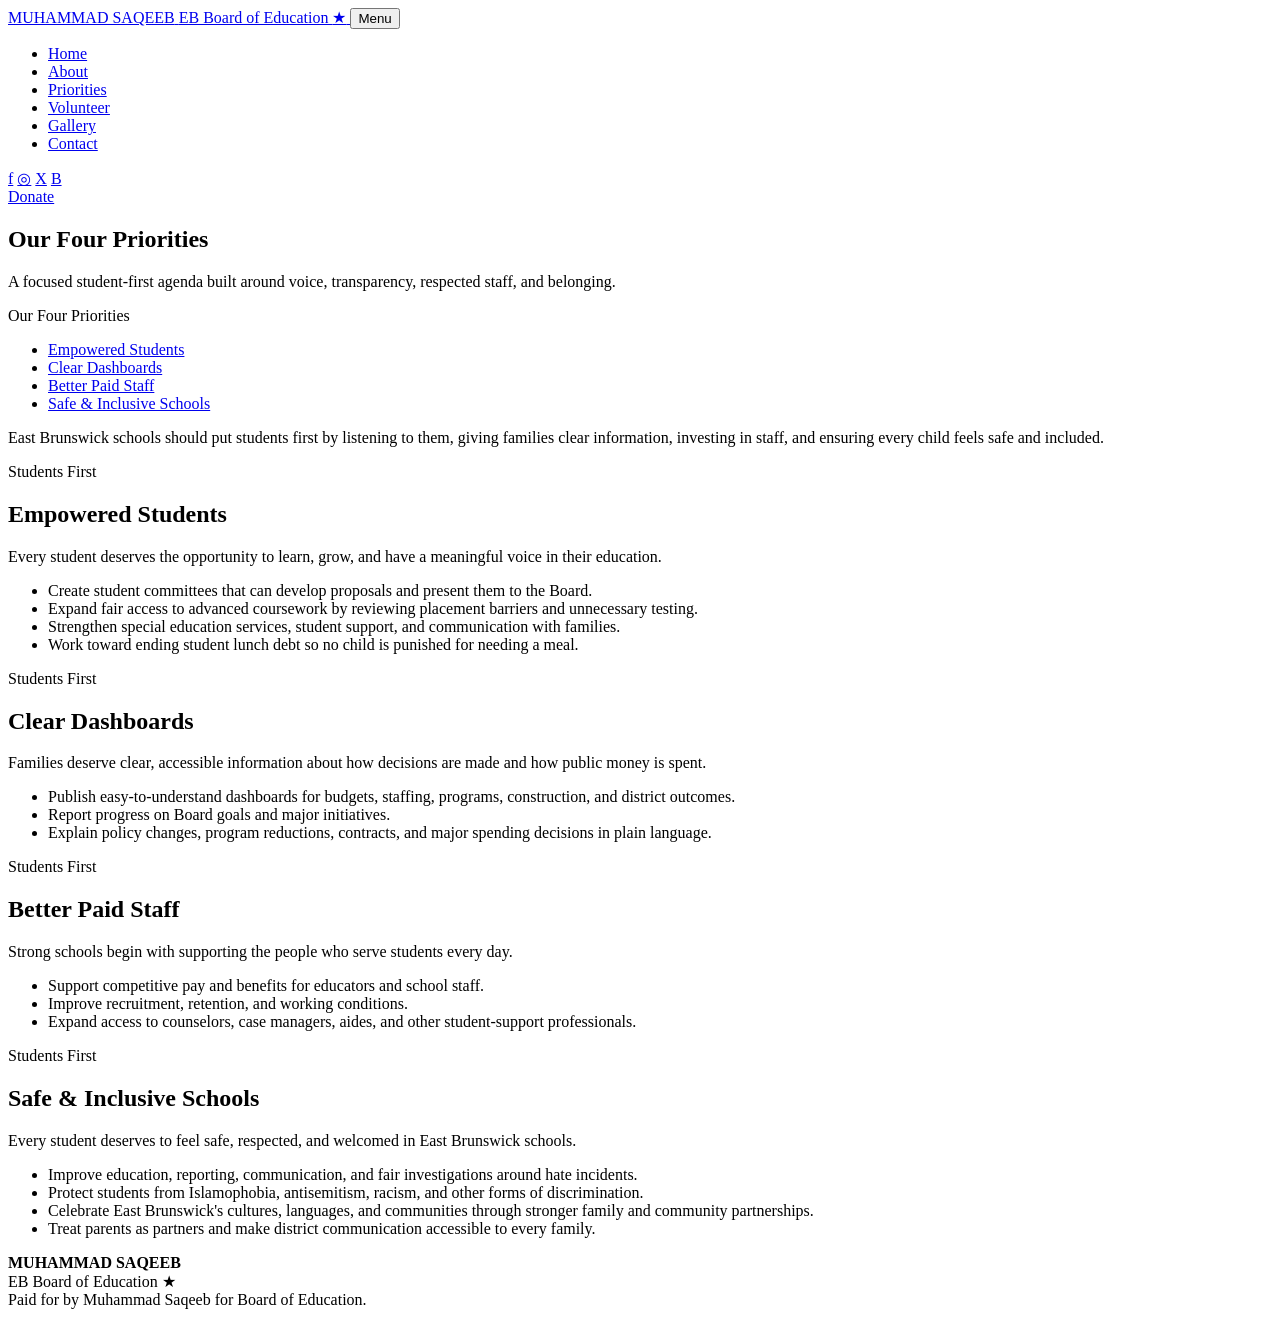
==== priorities.html @ 45121c53 "Add files via upload" ====
<!doctype html>
<html lang="en">
<head>
  <meta charset="utf-8">
  <meta name="viewport" content="width=device-width,initial-scale=1">
  <title>Priorities | Muhammad Saqeeb</title>
  <meta name="description" content="Four student-first priorities for East Brunswick schools: empowered students, clear dashboards, better paid staff, and safe and inclusive schools.">
  <link rel="stylesheet" href="assets/styles.css">
</head>
<body class="priorities-page">
<header class="site-header">
<div class="container header-inner">
  <a class="logo" href="index.html" aria-label="Muhammad Saqeeb campaign homepage">
    <span class="logo-main">MUHAMMAD SAQEEB</span>
    <span class="logo-sub">EB Board of Education <span class="logo-star" aria-hidden="true">★</span></span>
  </a>
  <button class="nav-toggle" aria-expanded="false" aria-label="Open navigation">Menu</button>
  <nav aria-label="Main navigation"><ul><li><a href="index.html">Home</a></li><li><a href="about.html">About</a></li><li><a href="priorities.html" aria-current="page">Priorities</a></li><li><a href="volunteer.html">Volunteer</a></li><li><a href="gallery.html">Gallery</a></li><li><a href="contact.html">Contact</a></li></ul></nav>
  <div class="header-actions">
    <div class="header-socials" aria-label="Campaign social media">
      <a href="#" aria-label="Facebook">f</a>
      <a href="#" aria-label="Instagram">◎</a>
      <a href="#" aria-label="X">X</a>
      <a href="#" aria-label="Bluesky">B</a>
    </div>
    <a class="btn btn-cream header-donate" href="donate.html">Donate</a>
  </div>
</div>
</header>
<main>
  <section class="page-hero">
    <div class="container">
      <h1>Our Four Priorities</h1>
      <p>A focused student-first agenda built around voice, transparency, respected staff, and belonging.</p>
    </div>
  </section>

  <section class="priorities-shell">
    <div class="container priorities-layout">
      <aside class="priority-index" aria-label="Priority navigation">
        <p class="priority-index-label">Our Four Priorities</p><ul><li><a href="#empowered-students">Empowered Students</a></li><li><a href="#clear-dashboards">Clear Dashboards</a></li><li><a href="#better-paid-staff">Better Paid Staff</a></li><li><a href="#safe-inclusive-schools">Safe & Inclusive Schools</a></li></ul>
      </aside>

      <div class="priority-content">
        <p class="priority-intro">East Brunswick schools should put students first by listening to them, giving families clear information, investing in staff, and ensuring every child feels safe and included.</p>
        
<article class="priority-detail priority-pillar" id="empowered-students">
  <p class="eyebrow">Students First</p>
  <div class="priority-anchor-title">
    <div class="check" aria-hidden="true"></div>
    <h2>Empowered Students</h2>
  </div>
  <p>Every student deserves the opportunity to learn, grow, and have a meaningful voice in their education.</p>
  <ul><li>Create student committees that can develop proposals and present them to the Board.</li><li>Expand fair access to advanced coursework by reviewing placement barriers and unnecessary testing.</li><li>Strengthen special education services, student support, and communication with families.</li><li>Work toward ending student lunch debt so no child is punished for needing a meal.</li></ul>
</article>

<article class="priority-detail priority-pillar" id="clear-dashboards">
  <p class="eyebrow">Students First</p>
  <div class="priority-anchor-title">
    <div class="check" aria-hidden="true"></div>
    <h2>Clear Dashboards</h2>
  </div>
  <p>Families deserve clear, accessible information about how decisions are made and how public money is spent.</p>
  <ul><li>Publish easy-to-understand dashboards for budgets, staffing, programs, construction, and district outcomes.</li><li>Report progress on Board goals and major initiatives.</li><li>Explain policy changes, program reductions, contracts, and major spending decisions in plain language.</li></ul>
</article>

<article class="priority-detail priority-pillar" id="better-paid-staff">
  <p class="eyebrow">Students First</p>
  <div class="priority-anchor-title">
    <div class="check" aria-hidden="true"></div>
    <h2>Better Paid Staff</h2>
  </div>
  <p>Strong schools begin with supporting the people who serve students every day.</p>
  <ul><li>Support competitive pay and benefits for educators and school staff.</li><li>Improve recruitment, retention, and working conditions.</li><li>Expand access to counselors, case managers, aides, and other student-support professionals.</li></ul>
</article>

<article class="priority-detail priority-pillar" id="safe-inclusive-schools">
  <p class="eyebrow">Students First</p>
  <div class="priority-anchor-title">
    <div class="check" aria-hidden="true"></div>
    <h2>Safe & Inclusive Schools</h2>
  </div>
  <p>Every student deserves to feel safe, respected, and welcomed in East Brunswick schools.</p>
  <ul><li>Improve education, reporting, communication, and fair investigations around hate incidents.</li><li>Protect students from Islamophobia, antisemitism, racism, and other forms of discrimination.</li><li>Celebrate East Brunswick's cultures, languages, and communities through stronger family and community partnerships.</li><li>Treat parents as partners and make district communication accessible to every family.</li></ul>
</article>

      </div>
    </div>
  </section>
</main>
<footer class="site-footer"><div class="container footer-inner"><div><strong>MUHAMMAD SAQEEB</strong><br>EB Board of Education ★</div><div class="small">Paid for by Muhammad Saqeeb for Board of Education.</div></div></footer>
<script src="assets/site.js"></script>
</body>
</html>
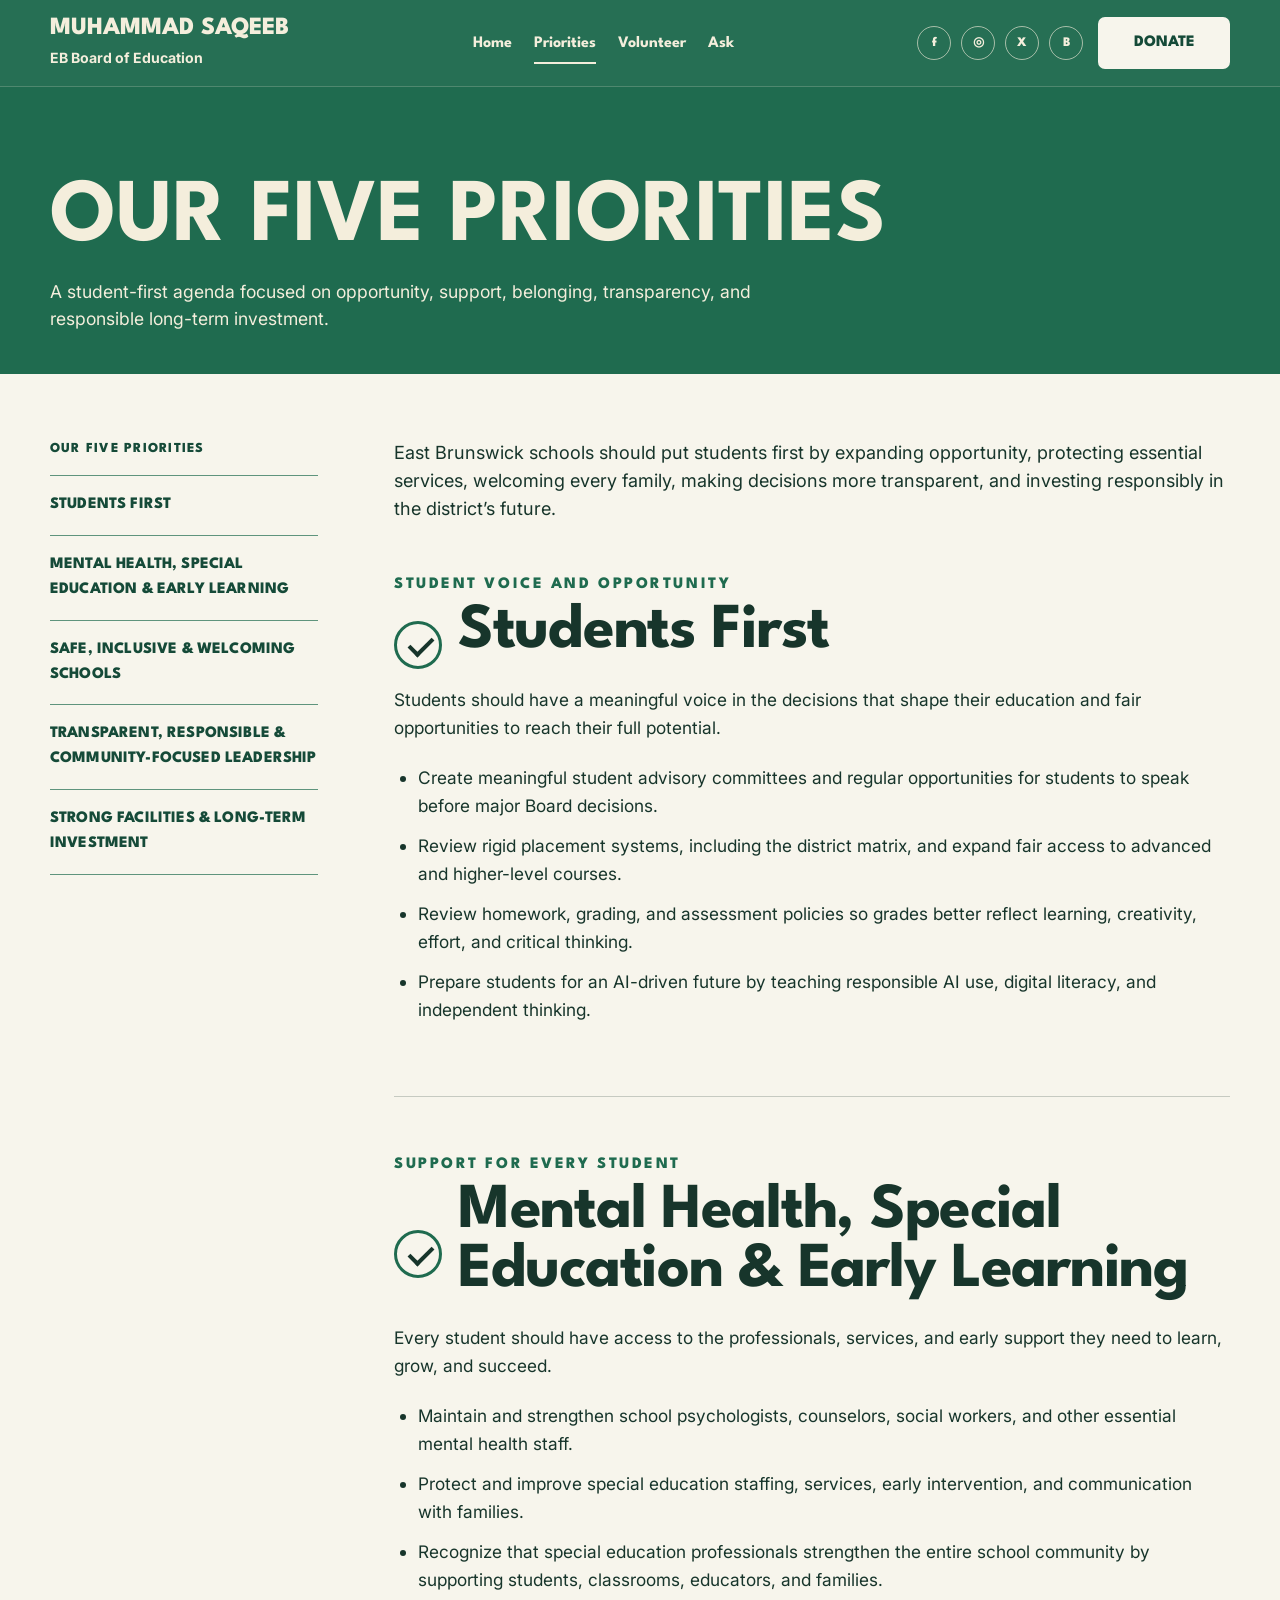
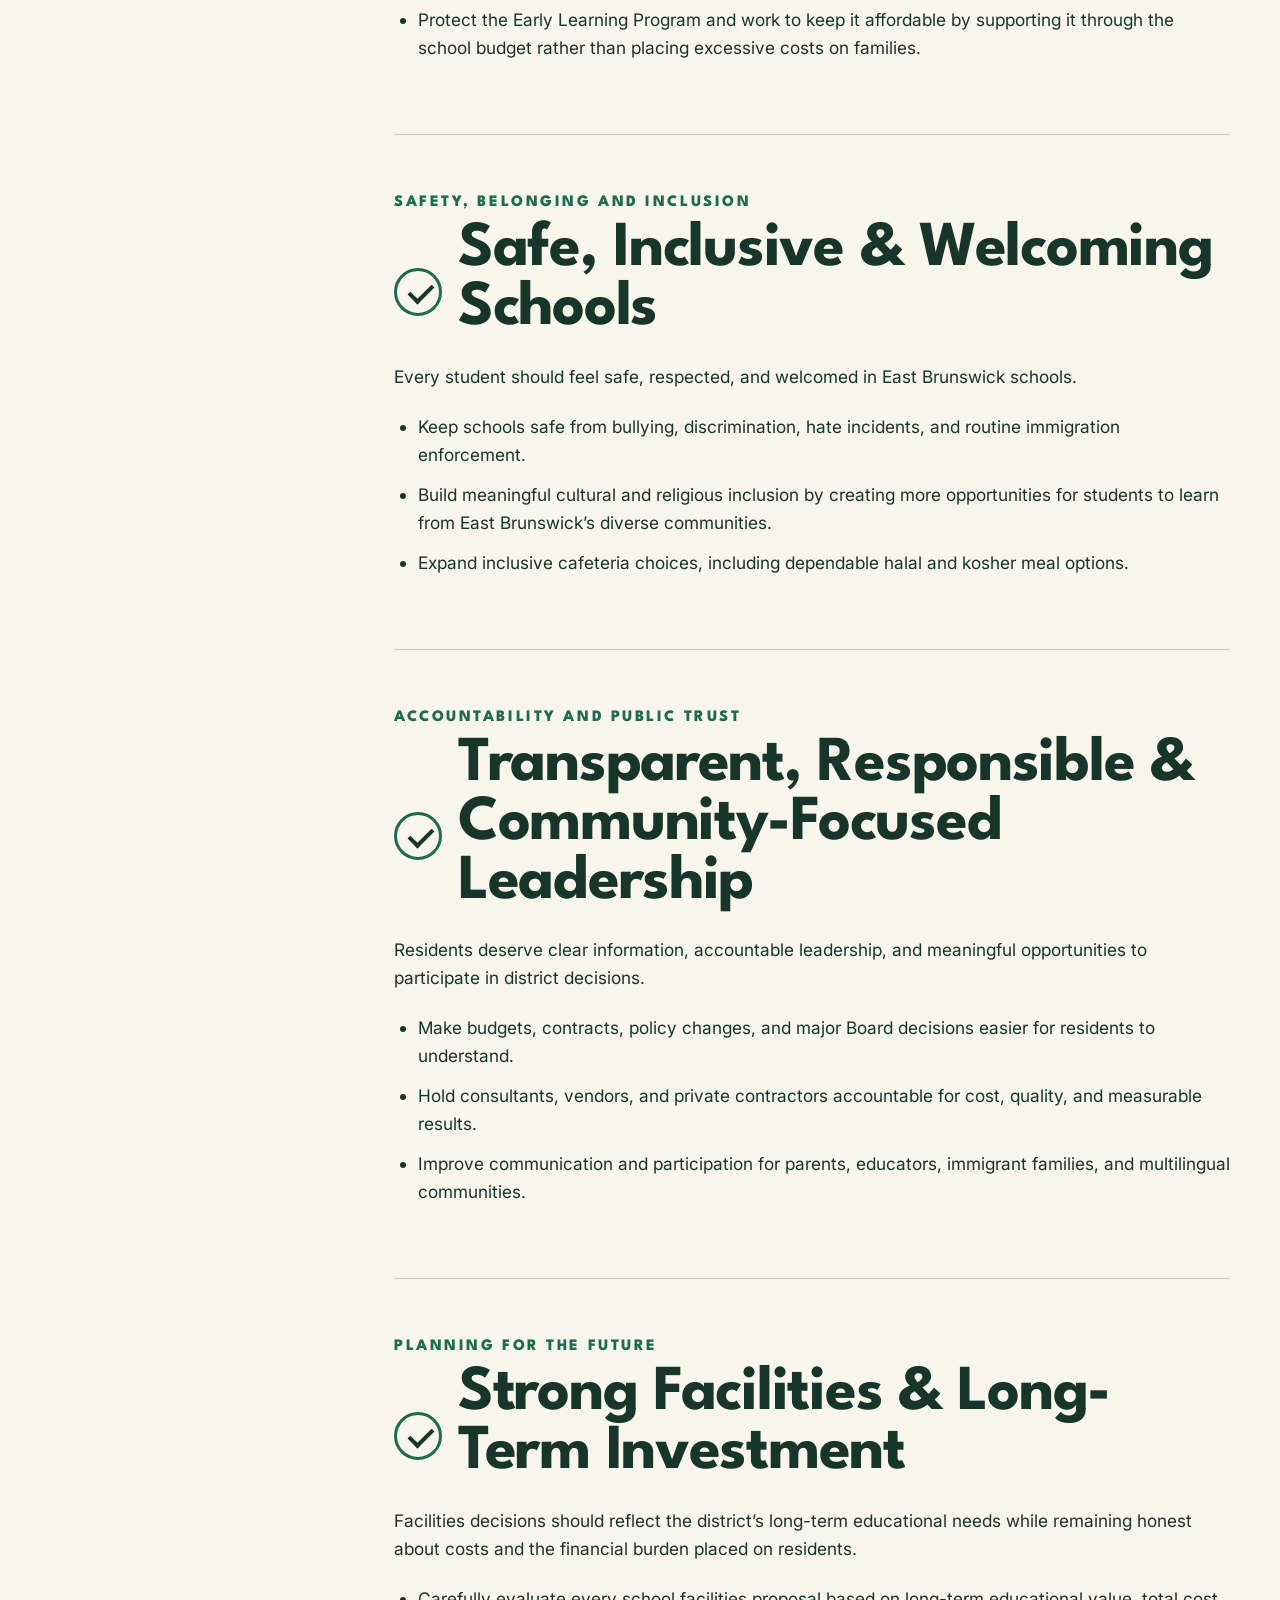
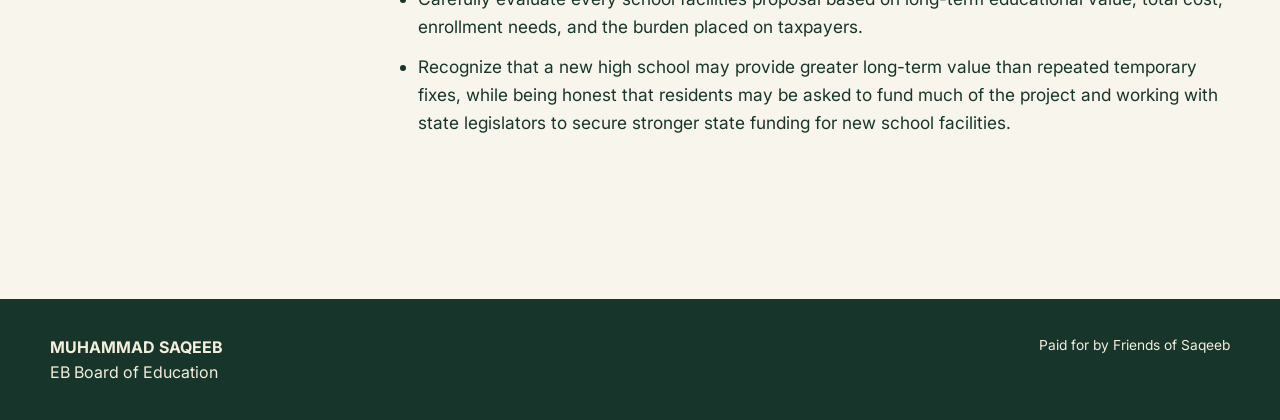
==== commit 37c7cf2f: "Update priorities.html" ====
--- a/priorities.html
+++ b/priorities.html
@@ -2,93 +2,384 @@
 <html lang="en">
 <head>
   <meta charset="utf-8">
-  <meta name="viewport" content="width=device-width,initial-scale=1">
+  <meta name="viewport" content="width=device-width, initial-scale=1">
+
   <title>Priorities | Muhammad Saqeeb</title>
-  <meta name="description" content="Four student-first priorities for East Brunswick schools: empowered students, clear dashboards, better paid staff, and safe and inclusive schools.">
+
+  <meta
+    name="description"
+    content="Five student-first priorities for East Brunswick schools: student opportunity, mental health and special education, safe and welcoming schools, transparent leadership, and long-term facilities investment."
+  >
+
   <link rel="stylesheet" href="assets/styles.css">
 </head>
+
 <body class="priorities-page">
+
 <header class="site-header">
-<div class="container header-inner">
-  <a class="logo" href="index.html" aria-label="Muhammad Saqeeb campaign homepage">
-    <span class="logo-main">MUHAMMAD SAQEEB</span>
-    <span class="logo-sub">EB Board of Education <span class="logo-star" aria-hidden="true">★</span></span>
-  </a>
-  <button class="nav-toggle" aria-expanded="false" aria-label="Open navigation">Menu</button>
-  <nav aria-label="Main navigation"><ul><li><a href="index.html">Home</a></li><li><a href="about.html">About</a></li><li><a href="priorities.html" aria-current="page">Priorities</a></li><li><a href="volunteer.html">Volunteer</a></li><li><a href="gallery.html">Gallery</a></li><li><a href="contact.html">Contact</a></li></ul></nav>
-  <div class="header-actions">
-    <div class="header-socials" aria-label="Campaign social media">
-      <a href="#" aria-label="Facebook">f</a>
-      <a href="#" aria-label="Instagram">◎</a>
-      <a href="#" aria-label="X">X</a>
-      <a href="#" aria-label="Bluesky">B</a>
-    </div>
-    <a class="btn btn-cream header-donate" href="donate.html">Donate</a>
+  <div class="container header-inner">
+
+    <a
+      class="logo"
+      href="index.html"
+      aria-label="Muhammad Saqeeb campaign homepage"
+    >
+      <span class="logo-main">MUHAMMAD SAQEEB</span>
+      <span class="logo-sub">EB Board of Education</span>
+    </a>
+
+    <button
+      class="nav-toggle"
+      aria-expanded="false"
+      aria-label="Open navigation"
+    >
+      Menu
+    </button>
+
+    <nav aria-label="Main navigation">
+      <ul>
+        <li>
+          <a href="index.html">Home</a>
+        </li>
+
+        <li>
+          <a href="priorities.html" aria-current="page">Priorities</a>
+        </li>
+
+        <li>
+          <a href="volunteer.html">Volunteer</a>
+        </li>
+
+        <li>
+          <a href="contact.html">Ask</a>
+        </li>
+      </ul>
+    </nav>
+
+    <div class="header-actions">
+
+      <div class="header-socials" aria-label="Campaign social media">
+        <a href="#" aria-label="Facebook">f</a>
+        <a href="#" aria-label="Instagram">◎</a>
+        <a href="#" aria-label="X">X</a>
+        <a href="#" aria-label="Bluesky">B</a>
+      </div>
+
+      <a class="btn btn-cream header-donate" href="donate.html">
+        DONATE
+      </a>
+
+    </div>
   </div>
-</div>
 </header>
+
 <main>
+
   <section class="page-hero">
     <div class="container">
-      <h1>Our Four Priorities</h1>
-      <p>A focused student-first agenda built around voice, transparency, respected staff, and belonging.</p>
+
+      <h1>Our Five Priorities</h1>
+
+      <p>
+        A student-first agenda focused on opportunity, support, belonging,
+        transparency, and responsible long-term investment.
+      </p>
+
     </div>
   </section>
 
   <section class="priorities-shell">
     <div class="container priorities-layout">
+
       <aside class="priority-index" aria-label="Priority navigation">
-        <p class="priority-index-label">Our Four Priorities</p><ul><li><a href="#empowered-students">Empowered Students</a></li><li><a href="#clear-dashboards">Clear Dashboards</a></li><li><a href="#better-paid-staff">Better Paid Staff</a></li><li><a href="#safe-inclusive-schools">Safe & Inclusive Schools</a></li></ul>
+
+        <p class="priority-index-label">
+          Our Five Priorities
+        </p>
+
+        <ul>
+          <li>
+            <a href="#students-first">
+              Students First
+            </a>
+          </li>
+
+          <li>
+            <a href="#mental-health-special-education">
+              Mental Health, Special Education &amp; Early Learning
+            </a>
+          </li>
+
+          <li>
+            <a href="#safe-inclusive-schools">
+              Safe, Inclusive &amp; Welcoming Schools
+            </a>
+          </li>
+
+          <li>
+            <a href="#transparent-leadership">
+              Transparent, Responsible &amp; Community-Focused Leadership
+            </a>
+          </li>
+
+          <li>
+            <a href="#strong-facilities">
+              Strong Facilities &amp; Long-Term Investment
+            </a>
+          </li>
+        </ul>
+
       </aside>
 
       <div class="priority-content">
-        <p class="priority-intro">East Brunswick schools should put students first by listening to them, giving families clear information, investing in staff, and ensuring every child feels safe and included.</p>
-        
-<article class="priority-detail priority-pillar" id="empowered-students">
-  <p class="eyebrow">Students First</p>
-  <div class="priority-anchor-title">
-    <div class="check" aria-hidden="true"></div>
-    <h2>Empowered Students</h2>
+
+        <p class="priority-intro">
+          East Brunswick schools should put students first by expanding
+          opportunity, protecting essential services, welcoming every family,
+          making decisions more transparent, and investing responsibly in the
+          district’s future.
+        </p>
+
+        <article
+          class="priority-detail priority-pillar"
+          id="students-first"
+        >
+
+          <p class="eyebrow">
+            Student Voice and Opportunity
+          </p>
+
+          <div class="priority-anchor-title">
+            <div class="check" aria-hidden="true"></div>
+            <h2>Students First</h2>
+          </div>
+
+          <p>
+            Students should have a meaningful voice in the decisions that
+            shape their education and fair opportunities to reach their full
+            potential.
+          </p>
+
+          <ul>
+            <li>
+              Create meaningful student advisory committees and regular
+              opportunities for students to speak before major Board
+              decisions.
+            </li>
+
+            <li>
+              Review rigid placement systems, including the district matrix,
+              and expand fair access to advanced and higher-level courses.
+            </li>
+
+            <li>
+              Review homework, grading, and assessment policies so grades
+              better reflect learning, creativity, effort, and critical
+              thinking.
+            </li>
+
+            <li>
+              Prepare students for an AI-driven future by teaching responsible
+              AI use, digital literacy, and independent thinking.
+            </li>
+          </ul>
+
+        </article>
+
+        <article
+          class="priority-detail priority-pillar"
+          id="mental-health-special-education"
+        >
+
+          <p class="eyebrow">
+            Support for Every Student
+          </p>
+
+          <div class="priority-anchor-title">
+            <div class="check" aria-hidden="true"></div>
+
+            <h2>
+              Mental Health, Special Education &amp; Early Learning
+            </h2>
+          </div>
+
+          <p>
+            Every student should have access to the professionals, services,
+            and early support they need to learn, grow, and succeed.
+          </p>
+
+          <ul>
+            <li>
+              Maintain and strengthen school psychologists, counselors, social
+              workers, and other essential mental health staff.
+            </li>
+
+            <li>
+              Protect and improve special education staffing, services, early
+              intervention, and communication with families.
+            </li>
+
+            <li>
+              Recognize that special education professionals strengthen the
+              entire school community by supporting students, classrooms,
+              educators, and families.
+            </li>
+
+            <li>
+              Protect the Early Learning Program and work to keep it affordable
+              by supporting it through the school budget rather than placing
+              excessive costs on families.
+            </li>
+          </ul>
+
+        </article>
+
+        <article
+          class="priority-detail priority-pillar"
+          id="safe-inclusive-schools"
+        >
+
+          <p class="eyebrow">
+            Safety, Belonging and Inclusion
+          </p>
+
+          <div class="priority-anchor-title">
+            <div class="check" aria-hidden="true"></div>
+
+            <h2>
+              Safe, Inclusive &amp; Welcoming Schools
+            </h2>
+          </div>
+
+          <p>
+            Every student should feel safe, respected, and welcomed in East
+            Brunswick schools.
+          </p>
+
+          <ul>
+            <li>
+              Keep schools safe from bullying, discrimination, hate incidents,
+              and routine immigration enforcement.
+            </li>
+
+            <li>
+              Build meaningful cultural and religious inclusion by creating
+              more opportunities for students to learn from East Brunswick’s
+              diverse communities.
+            </li>
+
+            <li>
+              Expand inclusive cafeteria choices, including dependable halal
+              and kosher meal options.
+            </li>
+          </ul>
+
+        </article>
+
+        <article
+          class="priority-detail priority-pillar"
+          id="transparent-leadership"
+        >
+
+          <p class="eyebrow">
+            Accountability and Public Trust
+          </p>
+
+          <div class="priority-anchor-title">
+            <div class="check" aria-hidden="true"></div>
+
+            <h2>
+              Transparent, Responsible &amp; Community-Focused Leadership
+            </h2>
+          </div>
+
+          <p>
+            Residents deserve clear information, accountable leadership, and
+            meaningful opportunities to participate in district decisions.
+          </p>
+
+          <ul>
+            <li>
+              Make budgets, contracts, policy changes, and major Board
+              decisions easier for residents to understand.
+            </li>
+
+            <li>
+              Hold consultants, vendors, and private contractors accountable
+              for cost, quality, and measurable results.
+            </li>
+
+            <li>
+              Improve communication and participation for parents, educators,
+              immigrant families, and multilingual communities.
+            </li>
+          </ul>
+
+        </article>
+
+        <article
+          class="priority-detail priority-pillar"
+          id="strong-facilities"
+        >
+
+          <p class="eyebrow">
+            Planning for the Future
+          </p>
+
+          <div class="priority-anchor-title">
+            <div class="check" aria-hidden="true"></div>
+
+            <h2>
+              Strong Facilities &amp; Long-Term Investment
+            </h2>
+          </div>
+
+          <p>
+            Facilities decisions should reflect the district’s long-term
+            educational needs while remaining honest about costs and the
+            financial burden placed on residents.
+          </p>
+
+          <ul>
+            <li>
+              Carefully evaluate every school facilities proposal based on
+              long-term educational value, total cost, enrollment needs, and
+              the burden placed on taxpayers.
+            </li>
+
+            <li>
+              Recognize that a new high school may provide greater long-term
+              value than repeated temporary fixes, while being honest that
+              residents may be asked to fund much of the project and working
+              with state legislators to secure stronger state funding for new
+              school facilities.
+            </li>
+          </ul>
+
+        </article>
+
+      </div>
+    </div>
+  </section>
+
+</main>
+
+<footer class="site-footer">
+  <div class="container footer-inner">
+
+    <div>
+      <strong>MUHAMMAD SAQEEB</strong><br>
+      EB Board of Education
+    </div>
+
+    <div class="small">
+      Paid for by Friends of Saqeeb
+    </div>
+
   </div>
-  <p>Every student deserves the opportunity to learn, grow, and have a meaningful voice in their education.</p>
-  <ul><li>Create student committees that can develop proposals and present them to the Board.</li><li>Expand fair access to advanced coursework by reviewing placement barriers and unnecessary testing.</li><li>Strengthen special education services, student support, and communication with families.</li><li>Work toward ending student lunch debt so no child is punished for needing a meal.</li></ul>
-</article>
-
-<article class="priority-detail priority-pillar" id="clear-dashboards">
-  <p class="eyebrow">Students First</p>
-  <div class="priority-anchor-title">
-    <div class="check" aria-hidden="true"></div>
-    <h2>Clear Dashboards</h2>
-  </div>
-  <p>Families deserve clear, accessible information about how decisions are made and how public money is spent.</p>
-  <ul><li>Publish easy-to-understand dashboards for budgets, staffing, programs, construction, and district outcomes.</li><li>Report progress on Board goals and major initiatives.</li><li>Explain policy changes, program reductions, contracts, and major spending decisions in plain language.</li></ul>
-</article>
-
-<article class="priority-detail priority-pillar" id="better-paid-staff">
-  <p class="eyebrow">Students First</p>
-  <div class="priority-anchor-title">
-    <div class="check" aria-hidden="true"></div>
-    <h2>Better Paid Staff</h2>
-  </div>
-  <p>Strong schools begin with supporting the people who serve students every day.</p>
-  <ul><li>Support competitive pay and benefits for educators and school staff.</li><li>Improve recruitment, retention, and working conditions.</li><li>Expand access to counselors, case managers, aides, and other student-support professionals.</li></ul>
-</article>
-
-<article class="priority-detail priority-pillar" id="safe-inclusive-schools">
-  <p class="eyebrow">Students First</p>
-  <div class="priority-anchor-title">
-    <div class="check" aria-hidden="true"></div>
-    <h2>Safe & Inclusive Schools</h2>
-  </div>
-  <p>Every student deserves to feel safe, respected, and welcomed in East Brunswick schools.</p>
-  <ul><li>Improve education, reporting, communication, and fair investigations around hate incidents.</li><li>Protect students from Islamophobia, antisemitism, racism, and other forms of discrimination.</li><li>Celebrate East Brunswick's cultures, languages, and communities through stronger family and community partnerships.</li><li>Treat parents as partners and make district communication accessible to every family.</li></ul>
-</article>
-
-      </div>
-    </div>
-  </section>
-</main>
-<footer class="site-footer"><div class="container footer-inner"><div><strong>MUHAMMAD SAQEEB</strong><br>EB Board of Education ★</div><div class="small">Paid for by Muhammad Saqeeb for Board of Education.</div></div></footer>
+</footer>
+
 <script src="assets/site.js"></script>
+
 </body>
 </html>
--- a/assets/styles.css
+++ b/assets/styles.css
@@ -0,0 +1,484 @@
+@import url("https://fonts.googleapis.com/css2?family=Inter:wght@400;500;600;700&family=League+Spartan:wght@500;600;700;800&display=swap");
+:root{--green:#1F6B4F;--green-dark:#154A38;--green-light:#E4F0E9;--ink:#17352B;--cream:#F4EEDC;--offwhite:#F7F5EC;--line:rgba(23,53,43,.22);--max:1180px}*{box-sizing:border-box}html{scroll-behavior:smooth}body{margin:0;background:var(--offwhite);color:var(--ink);font-family:Inter,Arial,sans-serif;line-height:1.55}a{color:inherit}.container{width:min(calc(100% - 36px),var(--max));margin:auto}.site-header{position:sticky;top:0;z-index:20;background:rgba(31,107,79,.97);color:var(--cream);border-bottom:1px solid rgba(244,238,220,.2)}.header-inner{min-height:86px;display:flex;align-items:center;justify-content:space-between;gap:34px}.logo{text-decoration:none;min-width:235px}.logo-main{display:block;font-family:'League Spartan',sans-serif;font-size:1.55rem;font-weight:800;line-height:.95}.logo-sub{display:flex;align-items:center;gap:10px;margin-top:7px;font-size:.88rem;font-weight:700}.nav-toggle{display:none;border:1px solid var(--cream);background:transparent;color:var(--cream);padding:8px 12px;border-radius:6px}nav ul{display:flex;align-items:center;gap:26px;margin:0;padding:0;list-style:none}nav a{text-decoration:none;font-family:'League Spartan',sans-serif;font-weight:700}.btn{display:inline-flex;align-items:center;justify-content:center;min-height:50px;padding:0 24px;border:2px solid currentColor;border-radius:7px;text-decoration:none;font-family:'League Spartan',sans-serif;font-weight:800}.btn-cream{background:var(--offwhite);color:var(--green-dark);border-color:var(--offwhite)}.btn-outline{color:var(--cream)}.btn-rust{background:var(--green);color:var(--offwhite);border-color:var(--green)}.hero{background:var(--green);color:var(--cream)}.hero-grid{min-height:calc(100vh - 86px);display:grid;grid-template-columns:1.05fr .95fr}.hero-copy{padding:76px 42px 70px 0;display:flex;flex-direction:column;justify-content:center}.hero-kicker,.hero-title,.hero-tagline,h1,h2,h3{font-family:'League Spartan',sans-serif}.hero-kicker{margin:0;color:var(--ink);font-size:clamp(2rem,4vw,4.2rem);line-height:.95;font-weight:800;text-transform:uppercase}.hero-title{margin:0;font-size:clamp(3.4rem,7vw,7rem);line-height:.88;font-weight:800;text-transform:uppercase}.hero-rule{width:64px;height:3px;background:var(--cream);margin:30px 0 22px}.hero-tagline{margin:0 0 28px;color:var(--ink);font-size:clamp(2rem,4vw,4rem);line-height:.96;font-weight:800;text-transform:uppercase}.socials{display:flex;gap:18px;margin-top:22px}.socials a{width:38px;height:38px;display:grid;place-items:center;border:1px solid rgba(244,238,220,.7);border-radius:50%;text-decoration:none;font-weight:800}.hero-photo{min-height:640px;position:relative;background:linear-gradient(to top,rgba(23,53,43,.35),transparent 40%),linear-gradient(135deg,rgba(244,238,220,.08),rgba(23,53,43,.12)),url('../images/hero-photo.jpg') center/cover no-repeat}.hero-photo:after,.intro-photo:after{position:absolute;background:rgba(23,53,43,.8);color:var(--cream);padding:12px 14px;text-align:center;font-size:.82rem}.hero-photo:after{content:'Add your campaign portrait as images/hero-photo.jpg';left:24px;right:24px;bottom:24px}.intro{padding:72px 0}.intro-grid{display:grid;grid-template-columns:1fr .9fr;gap:58px;align-items:center}.intro-lead{font-size:clamp(1.35rem,2.1vw,2rem);line-height:1.28;font-weight:700}.intro-lead strong{color:var(--green-dark)}.intro-photo{min-height:320px;border-radius:10px;background:linear-gradient(135deg,rgba(31,107,79,.1),rgba(23,53,43,.08)),url('../images/intro-photo.jpg') center/cover no-repeat;border:1px solid var(--line);position:relative}.intro-photo:after{content:'Add a community photo as images/intro-photo.jpg';left:18px;right:18px;bottom:18px}.priorities{padding:76px 0 86px;border-top:1px solid var(--line)}.title-row{display:flex;align-items:center;gap:24px;margin-bottom:40px}.title-row:before,.title-row:after{content:'';flex:1;height:2px;background:var(--green)}.title-row h2{margin:0;font-size:clamp(2.2rem,4vw,4rem);line-height:1;text-transform:uppercase;text-align:center}.priority-grid{display:grid;grid-template-columns:repeat(4,1fr)}.priority{padding:8px 28px;text-align:center;border-right:1px solid var(--line)}.priority:last-child{border-right:0}.check{width:48px;height:48px;margin:0 auto 16px;border:3px solid var(--green);border-radius:50%;position:relative}.check:after{content:'';position:absolute;width:20px;height:10px;border-left:4px solid var(--ink);border-bottom:4px solid var(--ink);transform:rotate(-45deg);left:12px;top:13px}.priority h3{margin:0 0 12px;color:var(--green-dark);font-size:1.55rem;line-height:1;text-transform:uppercase}.donate-strip{padding:48px 0 54px;background:var(--green);color:var(--cream)}.donate-grid{display:grid;grid-template-columns:auto 1fr;gap:26px;align-items:center}.heart{width:82px;height:82px;border:3px solid var(--cream);border-radius:50%;display:grid;place-items:center;font-size:2.25rem}.donate-strip h2{margin:0 0 20px;font-size:clamp(2.4rem,5vw,4.6rem);line-height:.94;text-transform:uppercase}.amounts{display:grid;grid-template-columns:repeat(6,1fr);gap:14px}.amount{min-height:48px;background:var(--offwhite);color:var(--green-dark);border-radius:999px;text-decoration:none;display:grid;place-items:center;font:800 1.1rem 'League Spartan',sans-serif}.vote{padding:34px 0 68px;background:var(--green)}.vote-banner{min-height:340px;position:relative;overflow:hidden;border-radius:14px;background:linear-gradient(90deg,rgba(12,47,35,.82),rgba(12,47,35,.08)),url('../images/vote-photo.jpg') center/cover no-repeat}.vote-content{width:min(520px,90%);padding:46px 40px;color:var(--offwhite)}.vote-content h2{margin:0 0 14px;font-size:clamp(2.6rem,5vw,5rem);line-height:.9;text-transform:uppercase}.page-hero{padding:92px 0 58px;background:var(--green);color:var(--cream)}.page-hero h1{margin:0;font-size:clamp(3.5rem,7vw,7rem);line-height:.9;text-transform:uppercase}.page-section{padding:74px 0}.prose{max-width:800px;font-size:1.08rem}.cards{display:grid;grid-template-columns:repeat(2,1fr);gap:22px}.card{padding:28px;border:1px solid var(--line);background:var(--cream);border-radius:10px}.site-footer{padding:36px 0;background:var(--ink);color:var(--cream)}.footer-inner{display:flex;justify-content:space-between;gap:28px}.small{font-size:.86rem;opacity:.8}@media(max-width:980px){.nav-toggle{display:block}nav{display:none;position:absolute;top:86px;left:0;right:0;background:var(--green-dark);padding:18px}nav.open{display:block}nav ul{flex-direction:column;align-items:stretch}.hero-grid,.intro-grid{grid-template-columns:1fr}.hero-copy{padding-right:0}.priority-grid{grid-template-columns:repeat(2,1fr)}.amounts{grid-template-columns:repeat(3,1fr)}}@media(max-width:620px){.header-inner{min-height:76px}.logo{min-width:0}.logo-main{font-size:1.15rem}nav{top:76px}.hero-copy{padding:58px 0 42px}.hero-photo{min-height:390px}.priority-grid{grid-template-columns:1fr}.priority{border-right:0;border-bottom:1px solid var(--line);padding-bottom:28px;margin-bottom:28px}.title-row:before,.title-row:after{display:none}.donate-grid{grid-template-columns:1fr}.amounts{grid-template-columns:repeat(2,1fr)}.cards{grid-template-columns:1fr}.footer-inner{flex-direction:column}}
+
+
+/* ===== V3 HEADER ===== */
+.header-inner{
+  display:grid;
+  grid-template-columns:minmax(210px,auto) 1fr auto;
+  align-items:center;
+  gap:28px;
+}
+.header-actions{
+  display:flex;
+  align-items:center;
+  justify-content:flex-end;
+  gap:15px;
+}
+.header-socials{
+  display:flex;
+  align-items:center;
+  gap:10px;
+}
+.header-socials a{
+  width:34px;
+  height:34px;
+  display:grid;
+  place-items:center;
+  border:1px solid rgba(244,238,220,.62);
+  border-radius:50%;
+  color:var(--cream);
+  text-decoration:none;
+  font-family:'League Spartan',sans-serif;
+  font-weight:800;
+  font-size:.82rem;
+}
+.header-socials a:hover{
+  background:var(--cream);
+  color:var(--green-dark);
+}
+.header-donate{
+  min-width:132px;
+  min-height:52px;
+  padding-inline:28px;
+  font-size:1rem;
+}
+.site-header nav{
+  justify-self:center;
+}
+.site-header nav ul{
+  gap:22px;
+}
+
+/* ===== PRIORITIES INDEX PAGE ===== */
+.priorities-shell{
+  padding:64px 0 90px;
+  background:var(--offwhite);
+}
+.priorities-layout{
+  display:grid;
+  grid-template-columns:280px minmax(0,1fr);
+  gap:64px;
+  align-items:start;
+}
+.priority-index{
+  position:sticky;
+  top:118px;
+}
+.priority-index-label{
+  margin:0 0 16px;
+  color:var(--green-dark);
+  font-family:'League Spartan',sans-serif;
+  font-size:.86rem;
+  font-weight:800;
+  letter-spacing:.09em;
+  text-transform:uppercase;
+}
+.priority-index ul{
+  margin:0;
+  padding:0;
+  list-style:none;
+  border-top:1px solid rgba(31,107,79,.7);
+}
+.priority-index li{
+  border-bottom:1px solid rgba(31,107,79,.7);
+}
+.priority-index a{
+  display:block;
+  padding:17px 0;
+  text-decoration:none;
+  color:var(--green-dark);
+  font-family:'League Spartan',sans-serif;
+  font-weight:800;
+  font-size:1rem;
+  text-transform:uppercase;
+  letter-spacing:.01em;
+}
+.priority-index a:hover,
+.priority-index a:focus{
+  color:var(--green);
+  padding-left:8px;
+}
+.priority-detail{
+  scroll-margin-top:125px;
+  padding:0 0 60px;
+  margin:0 0 55px;
+  border-bottom:1px solid var(--line);
+}
+.priority-detail:last-child{
+  border-bottom:0;
+  margin-bottom:0;
+}
+.priority-detail .eyebrow{
+  margin:0 0 5px;
+  color:var(--green);
+  font-family:'League Spartan',sans-serif;
+  font-size:1rem;
+  font-weight:800;
+  letter-spacing:.16em;
+  text-transform:uppercase;
+}
+.priority-detail h2{
+  margin:0 0 24px;
+  color:var(--green-dark);
+  font-size:clamp(2.7rem,5vw,5.1rem);
+  line-height:.92;
+  letter-spacing:-.02em;
+}
+.priority-detail p,
+.priority-detail li{
+  font-size:1.08rem;
+  line-height:1.62;
+}
+.priority-detail p{
+  margin:0 0 20px;
+}
+.priority-detail ul{
+  margin:18px 0 0;
+  padding-left:24px;
+}
+.priority-detail li{
+  margin-bottom:9px;
+}
+.priority-intro{
+  max-width:900px;
+  margin:0 0 50px;
+  font-size:1.13rem;
+}
+.priority-anchor-title{
+  display:flex;
+  align-items:center;
+  gap:16px;
+}
+.priority-anchor-title .check{
+  flex:0 0 auto;
+  margin:0;
+}
+
+/* Retain current campaign palette on the priorities page */
+.priorities-page .page-hero{
+  padding-bottom:42px;
+}
+.priorities-page .page-hero p{
+  max-width:760px;
+  margin:18px 0 0;
+  color:var(--cream-dark);
+  font-size:1.1rem;
+}
+
+@media(max-width:1100px){
+  .header-inner{
+    grid-template-columns:auto 1fr auto;
+    gap:18px;
+  }
+  .site-header nav ul{gap:15px}
+  .header-socials{display:none}
+}
+@media(max-width:980px){
+  .header-inner{
+    display:flex;
+    justify-content:space-between;
+  }
+  .site-header nav{
+    justify-self:auto;
+  }
+  .header-actions{
+    margin-left:auto;
+  }
+  .header-actions .header-donate{
+    display:none;
+  }
+  .priorities-layout{
+    grid-template-columns:1fr;
+    gap:38px;
+  }
+  .priority-index{
+    position:static;
+  }
+  .priority-index ul{
+    display:grid;
+    grid-template-columns:repeat(2,1fr);
+    gap:0 22px;
+  }
+}
+@media(max-width:620px){
+  .priority-index ul{
+    grid-template-columns:1fr;
+  }
+  .priority-detail h2{
+    font-size:2.55rem;
+  }
+}
+
+
+/* ===== V4 INTERACTIONS ===== */
+.btn,
+.amount,
+.header-socials a,
+.socials a,
+.priority-card,
+.card,
+.priority-index a,
+.site-header nav a {
+  transition:
+    transform .22s ease,
+    background-color .22s ease,
+    color .22s ease,
+    border-color .22s ease,
+    box-shadow .22s ease,
+    filter .22s ease;
+}
+
+.btn:hover,
+.btn:focus-visible {
+  transform: translateY(-3px) scale(1.045);
+  filter: brightness(1.06);
+  box-shadow: 0 12px 28px rgba(23, 53, 43, .18);
+}
+
+.amount:hover,
+.amount:focus-visible {
+  transform: translateY(-2px) scale(1.065);
+  background: #fff7eb;
+  box-shadow: 0 10px 22px rgba(23, 53, 43, .16);
+}
+
+.header-socials a:hover,
+.header-socials a:focus-visible,
+.socials a:hover,
+.socials a:focus-visible {
+  transform: translateY(-2px) scale(1.12);
+  background: var(--cream-soft);
+  color: var(--green-deep);
+  border-color: var(--cream-soft);
+}
+
+.priority-card:hover,
+.card:hover {
+  transform: translateY(-6px);
+  box-shadow: 0 16px 34px rgba(23, 53, 43, .10);
+}
+
+.priority-card:hover .check {
+  background: var(--green);
+  border-color: var(--green);
+}
+.priority-card:hover .check::after {
+  border-color: var(--cream-soft);
+}
+
+.site-header nav a {
+  position: relative;
+  display: inline-block;
+}
+.site-header nav a::after {
+  content: "";
+  position: absolute;
+  left: 0;
+  right: 100%;
+  bottom: -7px;
+  height: 2px;
+  background: var(--cream);
+  transition: right .22s ease;
+}
+.site-header nav a:hover::after,
+.site-header nav a:focus-visible::after,
+.site-header nav a[aria-current="page"]::after {
+  right: 0;
+}
+.site-header nav a:hover,
+.site-header nav a:focus-visible {
+  transform: translateY(-2px);
+  text-decoration: none;
+}
+
+.priority-index a:hover,
+.priority-index a:focus-visible {
+  transform: translateX(7px);
+  color: var(--green);
+}
+
+@media (prefers-reduced-motion: reduce) {
+  *,
+  *::before,
+  *::after {
+    scroll-behavior: auto !important;
+    transition-duration: .01ms !important;
+    animation-duration: .01ms !important;
+    animation-iteration-count: 1 !important;
+  }
+}
+
+/* ===== EXPANDED PRIORITIES ===== */
+.priority-detail h2 {
+  color: var(--green-deep);
+}
+.priority-index {
+  max-height: calc(100vh - 140px);
+  overflow-y: auto;
+  padding-right: 12px;
+}
+.priority-index::-webkit-scrollbar { width: 7px; }
+.priority-index::-webkit-scrollbar-thumb {
+  background: rgba(31,107,79,.35);
+  border-radius: 999px;
+}
+.priority-group-title {
+  margin: 34px 0 10px;
+  color: var(--green);
+  font-family: "League Spartan", sans-serif;
+  font-size: .78rem;
+  font-weight: 800;
+  letter-spacing: .13em;
+  text-transform: uppercase;
+}
+.priority-group-title:first-of-type { margin-top: 0; }
+
+.priority-index li.group-start {
+  margin-top: 14px;
+  border-top: 2px solid var(--green);
+}
+
+
+/* ===== V5 FOUR-PILLAR PLATFORM ===== */
+.priority-link {
+  display: block;
+  color: inherit;
+  text-decoration: none;
+}
+.priority-link:hover,
+.priority-link:focus-visible {
+  transform: translateY(-7px) scale(1.015);
+  box-shadow: 0 18px 36px rgba(23, 53, 43, .12);
+  text-decoration: none;
+}
+.priority-link:hover h3,
+.priority-link:focus-visible h3 {
+  color: var(--green);
+}
+.priority-pillar {
+  scroll-margin-top: 120px;
+}
+.priority-pillar + .priority-pillar {
+  margin-top: 28px;
+}
+.priority-pillar ul {
+  margin-top: 22px;
+}
+.priority-pillar li {
+  margin-bottom: 12px;
+}
+
+/* ===== V6 GREEN CAMPAIGN HOMEPAGE ===== */
+.hero-grid-no-photo{
+  grid-template-columns:minmax(0,1fr);
+}
+.hero-grid-no-photo .hero-copy{
+  max-width:900px;
+  min-height:calc(100vh - 86px);
+}
+.hero-actions,
+.volunteer-actions{
+  display:flex;
+  flex-wrap:wrap;
+  align-items:center;
+  gap:16px;
+}
+.hero-actions .btn-cream{
+  color:var(--green-dark);
+}
+.intro-centered{
+  max-width:1080px;
+  text-align:center;
+}
+.intro-centered .intro-lead{
+  max-width:900px;
+  margin:0 auto;
+}
+.intro-values{
+  display:grid;
+  grid-template-columns:repeat(2,minmax(0,1fr));
+  gap:20px;
+  margin-top:42px;
+}
+.intro-value{
+  padding:28px;
+  background:var(--green-light);
+  border-left:5px solid var(--green);
+  border-radius:8px;
+  text-align:left;
+}
+.intro-value h2{
+  margin:0;
+  color:var(--green-dark);
+  font-size:clamp(1.25rem,2vw,1.65rem);
+  line-height:1.2;
+}
+.intro-icon{
+  display:block;
+  margin-bottom:12px;
+  color:var(--green);
+  font-size:1.15rem;
+}
+.volunteer-hero{
+  padding:100px 0;
+  text-align:center;
+}
+.volunteer-content{
+  max-width:850px;
+}
+.volunteer-content h1{
+  margin:0;
+  color:var(--green-dark);
+  font-size:clamp(3rem,6vw,6rem);
+  line-height:.94;
+  text-transform:uppercase;
+}
+.volunteer-lead{
+  max-width:700px;
+  margin:22px auto 36px;
+  font-size:1.18rem;
+  line-height:1.7;
+}
+.volunteer-actions{
+  justify-content:center;
+}
+.btn-green{
+  background:var(--green);
+  color:var(--cream);
+  border-color:var(--green);
+}
+.btn-outline-green{
+  background:transparent;
+  color:var(--green);
+  border-color:var(--green);
+}
+.btn-green:hover,
+.btn-green:focus-visible{
+  background:var(--green-dark);
+  border-color:var(--green-dark);
+}
+.btn-outline-green:hover,
+.btn-outline-green:focus-visible{
+  background:var(--green);
+  color:var(--cream);
+}
+.site-footer .small{
+  opacity:1;
+}
+
+@media(max-width:700px){
+  .intro-values{
+    grid-template-columns:1fr;
+  }
+  .hero-actions,
+  .volunteer-actions{
+    flex-direction:column;
+    align-items:stretch;
+  }
+  .hero-actions .btn,
+  .volunteer-actions .btn{
+    width:100%;
+    text-align:center;
+  }
+}
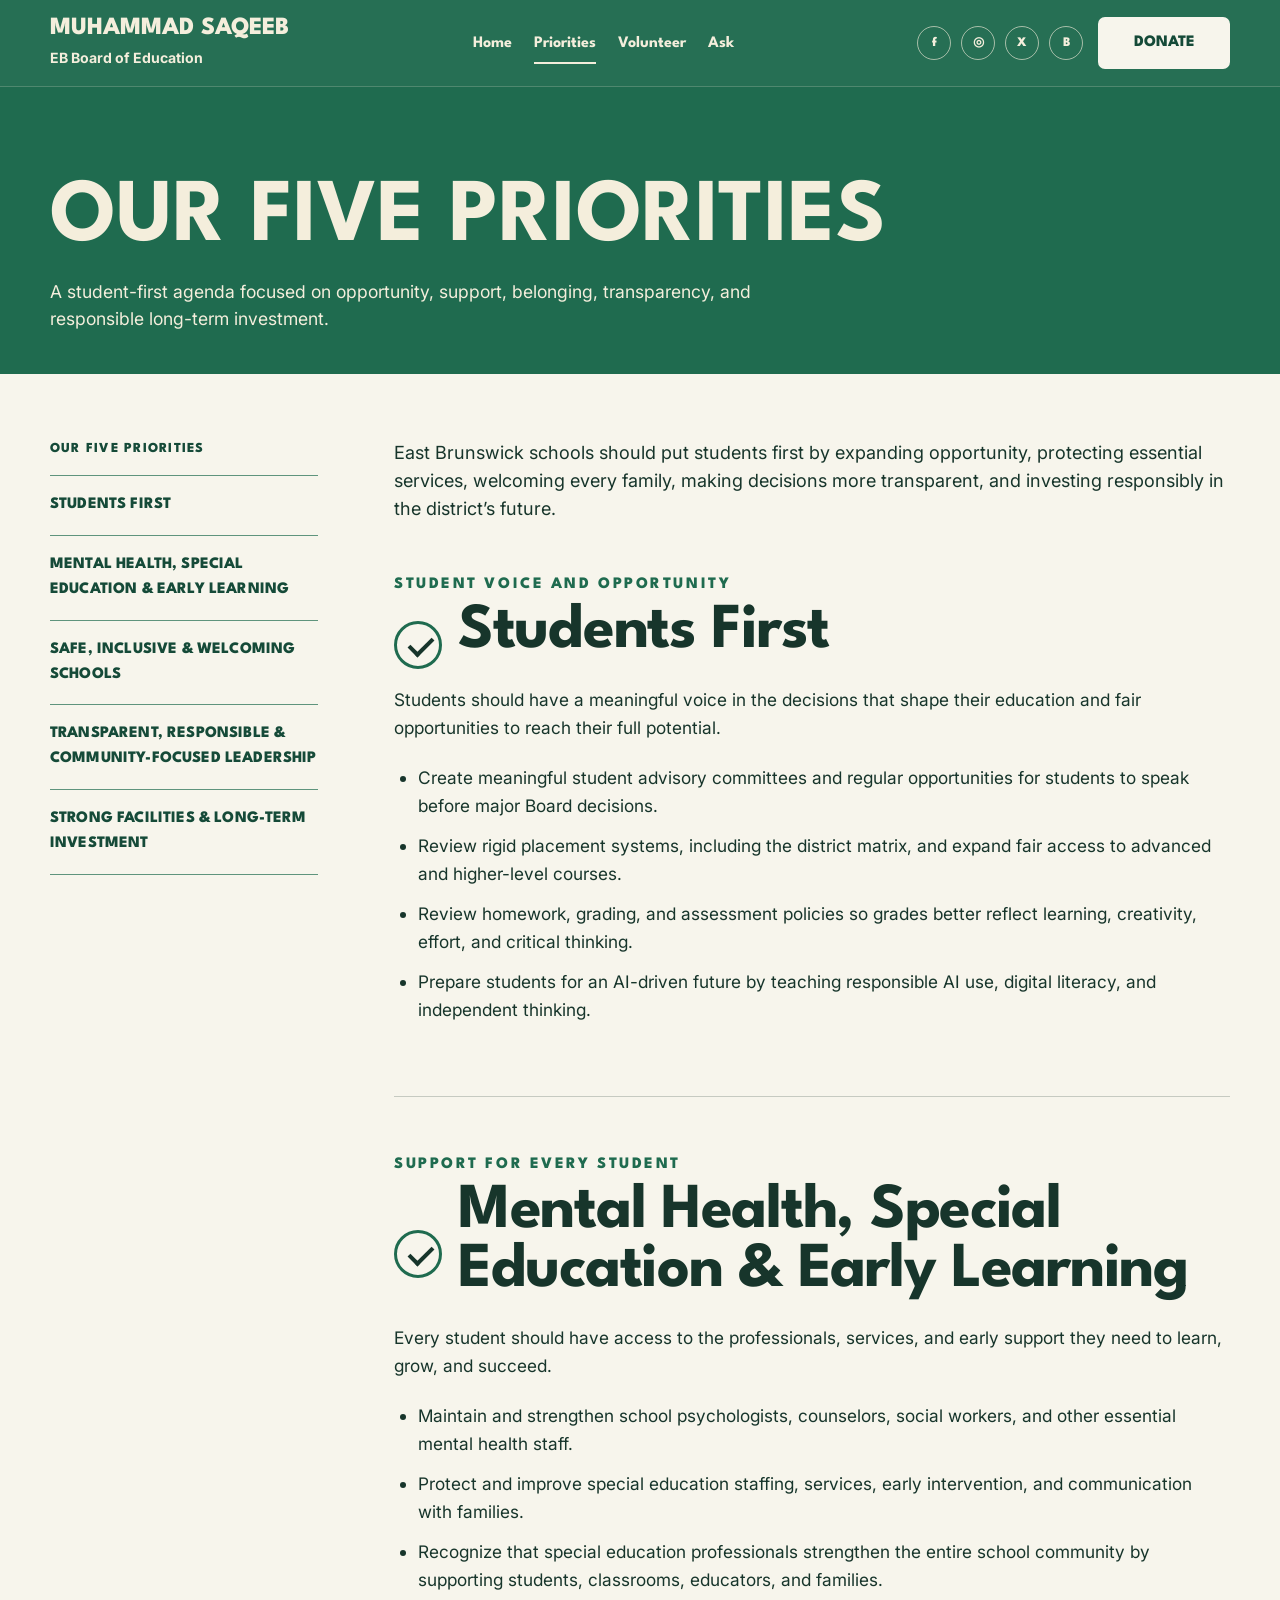
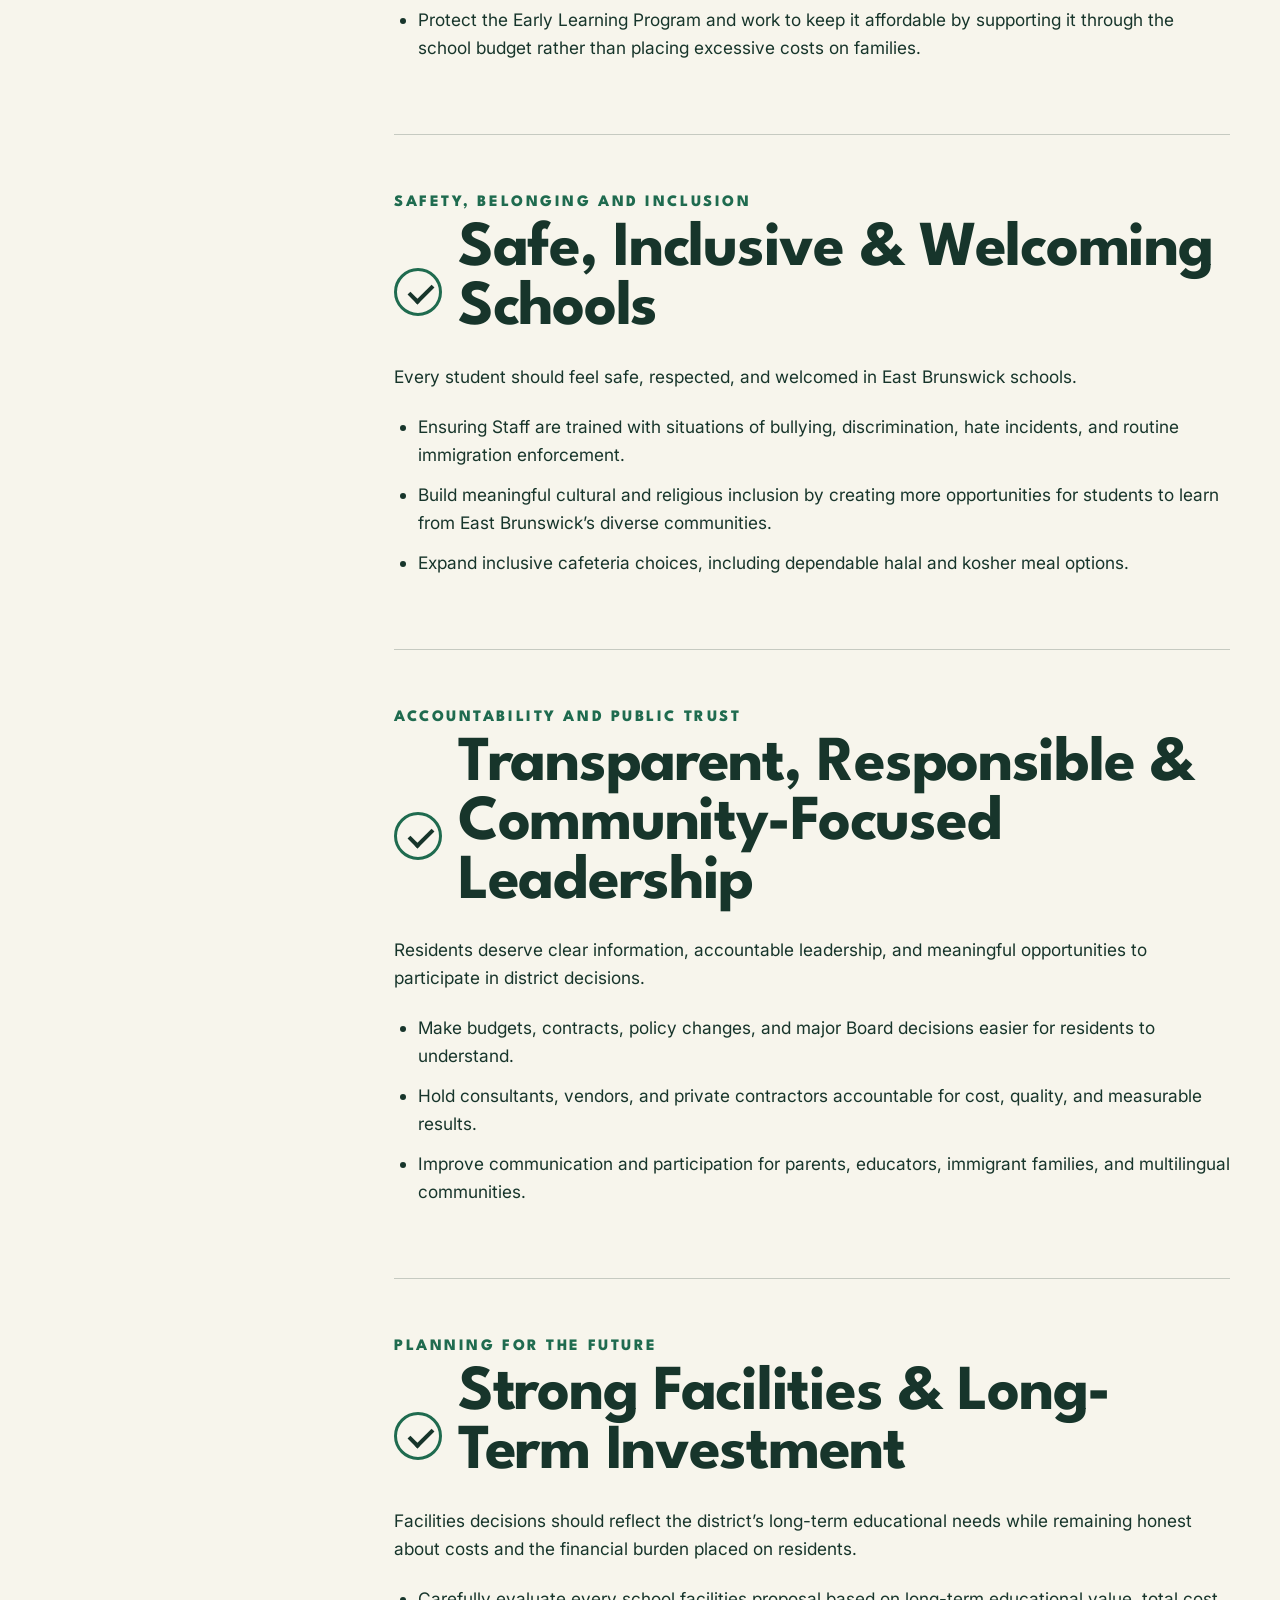
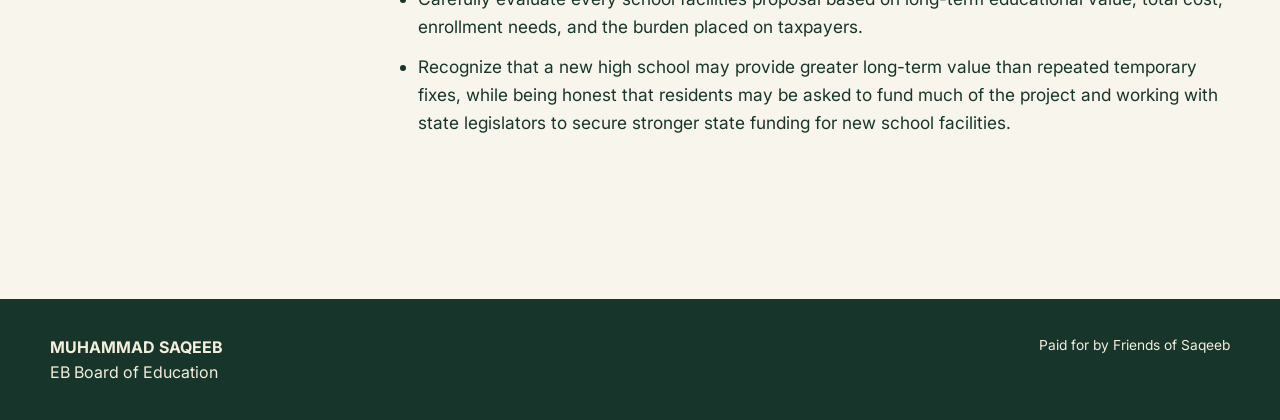
==== commit 7b635ba5: "Update priorities.html" ====
--- a/priorities.html
+++ b/priorities.html
@@ -258,7 +258,7 @@
 
           <ul>
             <li>
-              Keep schools safe from bullying, discrimination, hate incidents,
+              Ensuring Staff are trained with situations of  bullying, discrimination, hate incidents,
               and routine immigration enforcement.
             </li>
 
